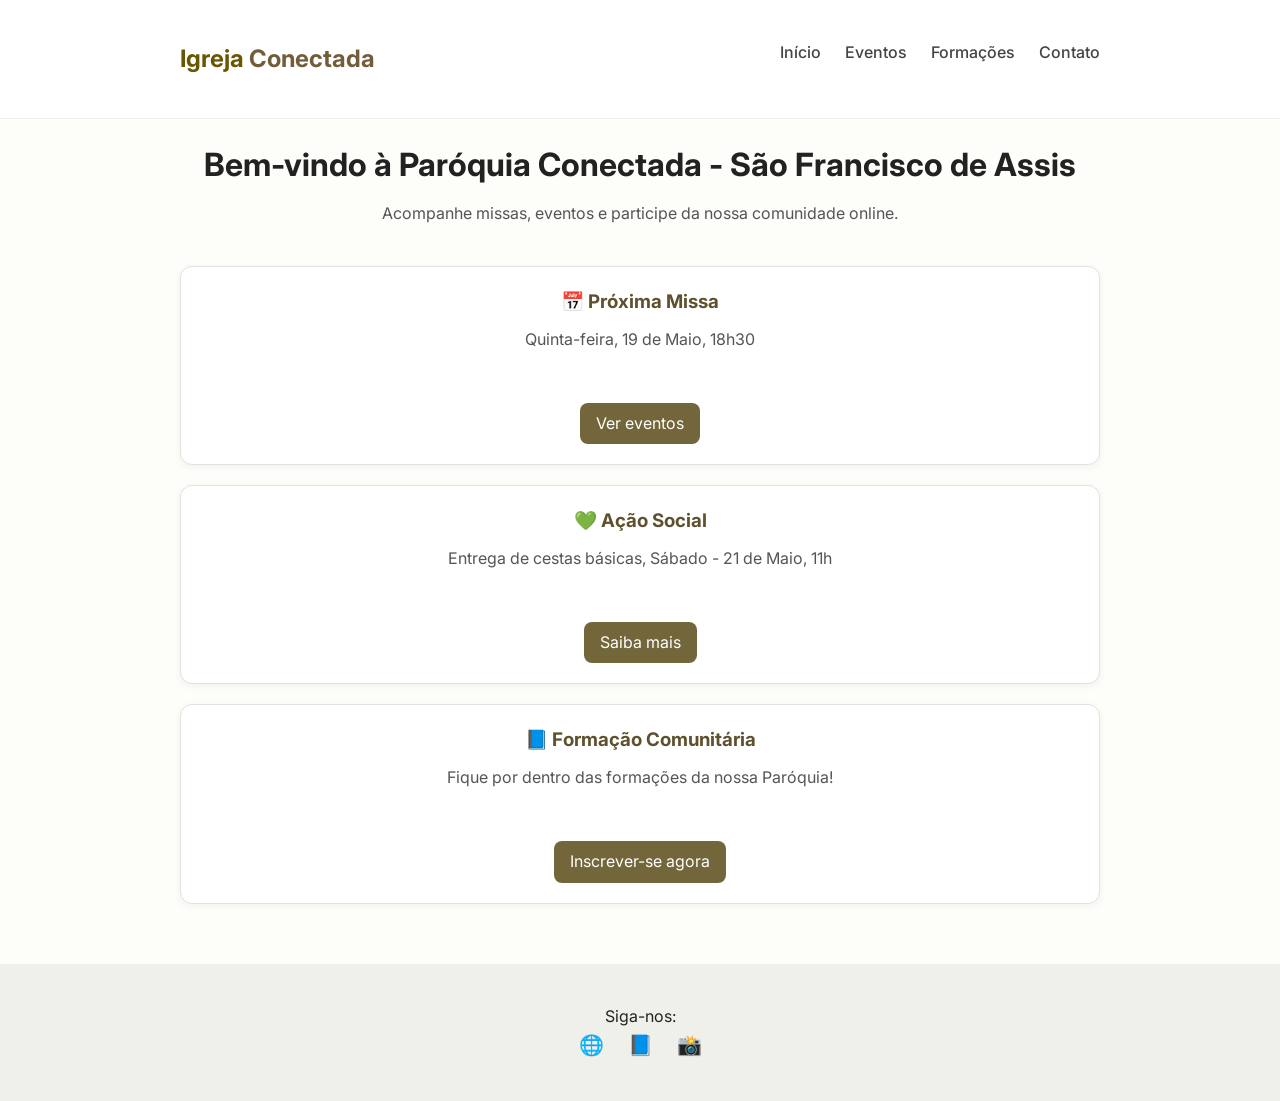
==== index.html @ 6a6309ed "Add files via upload" ====
<!DOCTYPE html>
<html lang="pt-BR">
<head>
  <meta charset="UTF-8" />
  <meta name="viewport" content="width=device-width, initial-scale=1.0" />
  <title> Paróquia Conectada </title>
  <link rel="stylesheet" href="style.css" />
  <link rel="preconnect" href="https://fonts.googleapis.com">
  <link rel="preconnect" href="https://fonts.gstatic.com" crossorigin>
  <link href="https://fonts.googleapis.com/css2?family=Inter:wght@400;700&display=swap" rel="stylesheet">
</head>
<body>
  <header>
    <div class="container">
      <h1>Igreja <span>Conectada</span></h1>
      <nav>
        <a href="index.html">Início</a>
        <a href="eventos.html">Eventos</a>
        <a href="#">Formações</a>
        <a href="#">Contato</a>
      </nav>
    </div>
  </header>

  <main class="container">
    <h2> Bem-vindo à Paróquia Conectada - São Francisco de Assis </h2>
    <p>Acompanhe missas, eventos e participe da nossa comunidade online.</p>

    <div class="cards">
      <div class="card">
        <h3>📅 Próxima Missa</h3>
        <p>Quinta-feira, 19 de Maio, 18h30</p>
        <a href="#">Ver eventos</a>
      </div>
      <div class="card">
        <h3>💚 Ação Social</h3>
        <p>Entrega de cestas básicas, Sábado - 21 de Maio, 11h</p>
        <a href="#">Saiba mais</a>
      </div>
      <div class="card">
        <h3>📘 Formação Comunitária</h3>
        <p>Fique por dentro das formações da nossa Paróquia!</p>
        <a href="#">Inscrever-se agora</a>
      </div>
    </div>
  </main>

  <footer>
    <div class="container">
      <p>Siga-nos:</p>
      <div class="social">
        <a href="#">🌐</a>
        <a href="#">📘</a>
        <a href="#">📸</a>
      </div>
    </div>
  </footer>
</body>
</html>
---- style.css ----
* {
  margin: 0;
  padding: 0;
  box-sizing: border-box;
}

body {
  font-family: 'Inter', sans-serif;
  background-color: #fdfdf9;
  color: #222;
  line-height: 1.6;
}

.container {
  width: 90%;
  max-width: 960px;
  margin: auto;
  padding: 20px;
}

header {
  background-color: #fff;
  border-bottom: 1px solid #eee;
  padding: 20px 0;
}

header h1 {
  color: #695600;
  font-size: 24px;
  font-weight: 700;
  display: inline-block;
}

header h1 span {
  color: #735c3a;
}

nav {
  float: right;
}

nav a {
  margin-left: 20px;
  text-decoration: none;
  color: #444;
  font-weight: 500;
}

main {
  padding: 40px 0;
  text-align: center;
}

main h2 {
  font-size: 32px;
  margin-bottom: 10px;
}

main p {
  margin-bottom: 40px;
  color: #555;
}

.cards {
  display: grid;
  grid-template-columns: 1fr;
  gap: 20px;
}

.card {
  background-color: #fff;
  border: 1px solid #e2e2e2;
  padding: 20px;
  border-radius: 12px;
  box-shadow: 0 2px 8px rgba(0,0,0,0.05);
}

.card h3 {
  margin-bottom: 10px;
  color: #5e512d;
}

.card a {
  display: inline-block;
  margin-top: 10px;
  background-color: #73663a;
  color: #fff;
  padding: 8px 16px;
  text-decoration: none;
  border-radius: 8px;
  transition: background-color 0.3s;
}

.card a:hover {
  background-color: #5e532d;
}

footer {
  text-align: center;
  padding: 20px 0;
  background-color: #f0f0eb;
  margin-top: 40px;
}

footer .social a {
  margin: 0 10px;
  font-size: 20px;
  text-decoration: none;
}
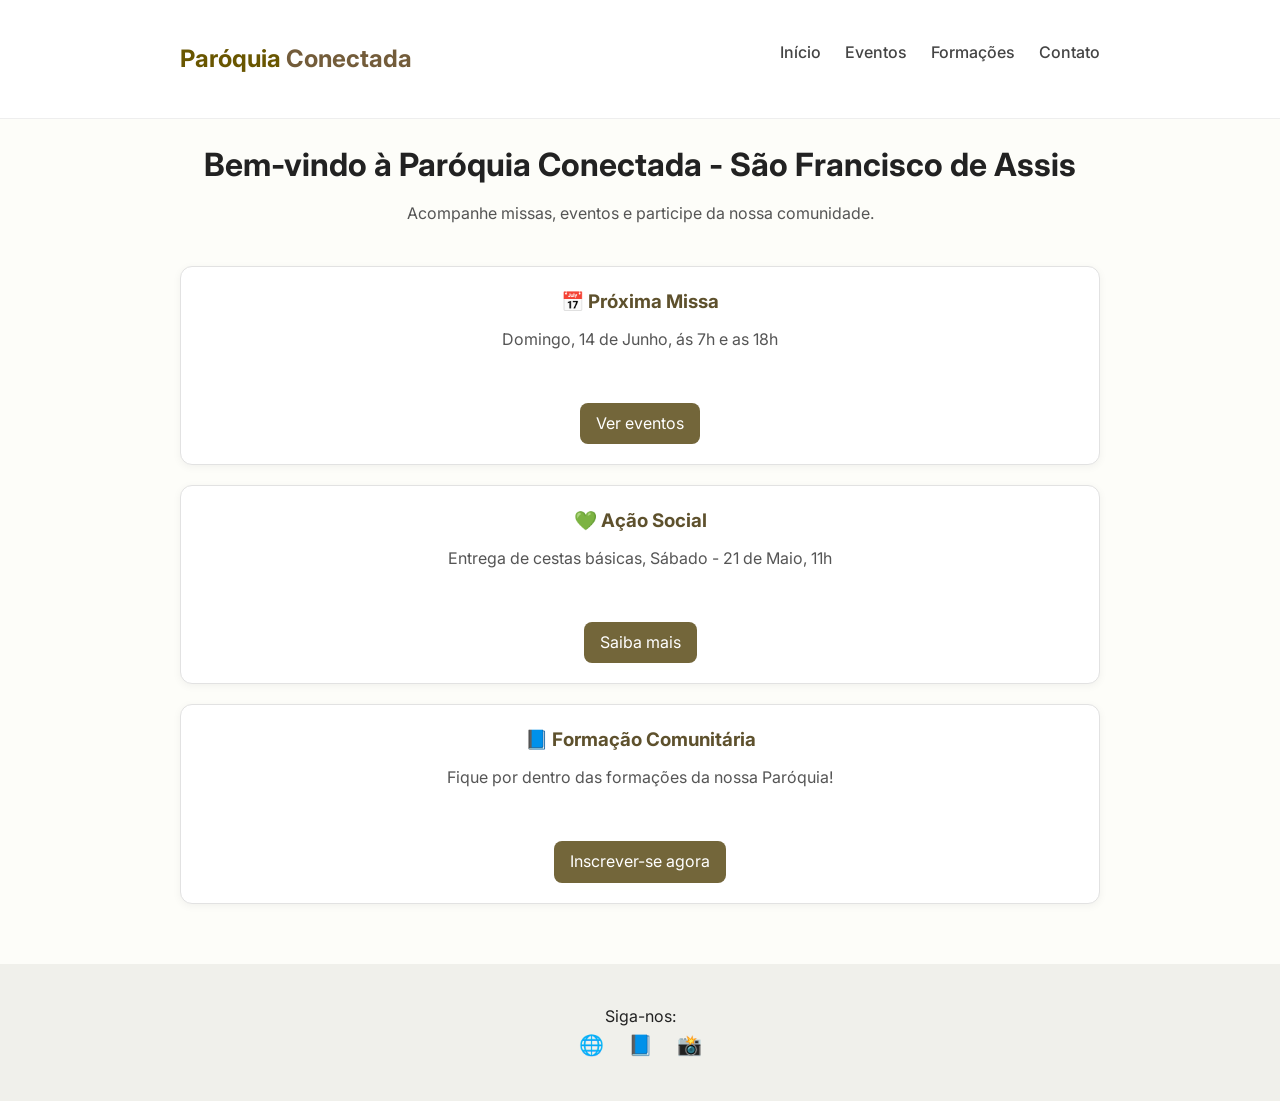
==== commit 882f59ce: "Update index.html" ====
--- a/index.html
+++ b/index.html
@@ -3,7 +3,7 @@
 <head>
   <meta charset="UTF-8" />
   <meta name="viewport" content="width=device-width, initial-scale=1.0" />
-  <title> Paróquia Conectada </title>
+  <title> Paróquia Conectada - Paróquia São Francisco de Assis </title>
   <link rel="stylesheet" href="style.css" />
   <link rel="preconnect" href="https://fonts.googleapis.com">
   <link rel="preconnect" href="https://fonts.gstatic.com" crossorigin>
@@ -12,7 +12,7 @@
 <body>
   <header>
     <div class="container">
-      <h1>Igreja <span>Conectada</span></h1>
+      <h1>Paróquia <span>Conectada</span></h1>
       <nav>
         <a href="index.html">Início</a>
         <a href="eventos.html">Eventos</a>
@@ -24,12 +24,12 @@
 
   <main class="container">
     <h2> Bem-vindo à Paróquia Conectada - São Francisco de Assis </h2>
-    <p>Acompanhe missas, eventos e participe da nossa comunidade online.</p>
+    <p>Acompanhe missas, eventos e participe da nossa comunidade.</p>
 
     <div class="cards">
       <div class="card">
         <h3>📅 Próxima Missa</h3>
-        <p>Quinta-feira, 19 de Maio, 18h30</p>
+        <p>Domingo, 14 de Junho, ás 7h e as 18h </p>
         <a href="#">Ver eventos</a>
       </div>
       <div class="card">
@@ -51,9 +51,9 @@
       <div class="social">
         <a href="#">🌐</a>
         <a href="#">📘</a>
-        <a href="#">📸</a>
+        <a href="https://www.instagram.com/paroquiasaofranciscocp/">📸</a>
       </div>
     </div>
   </footer>
 </body>
-</html>+</html>
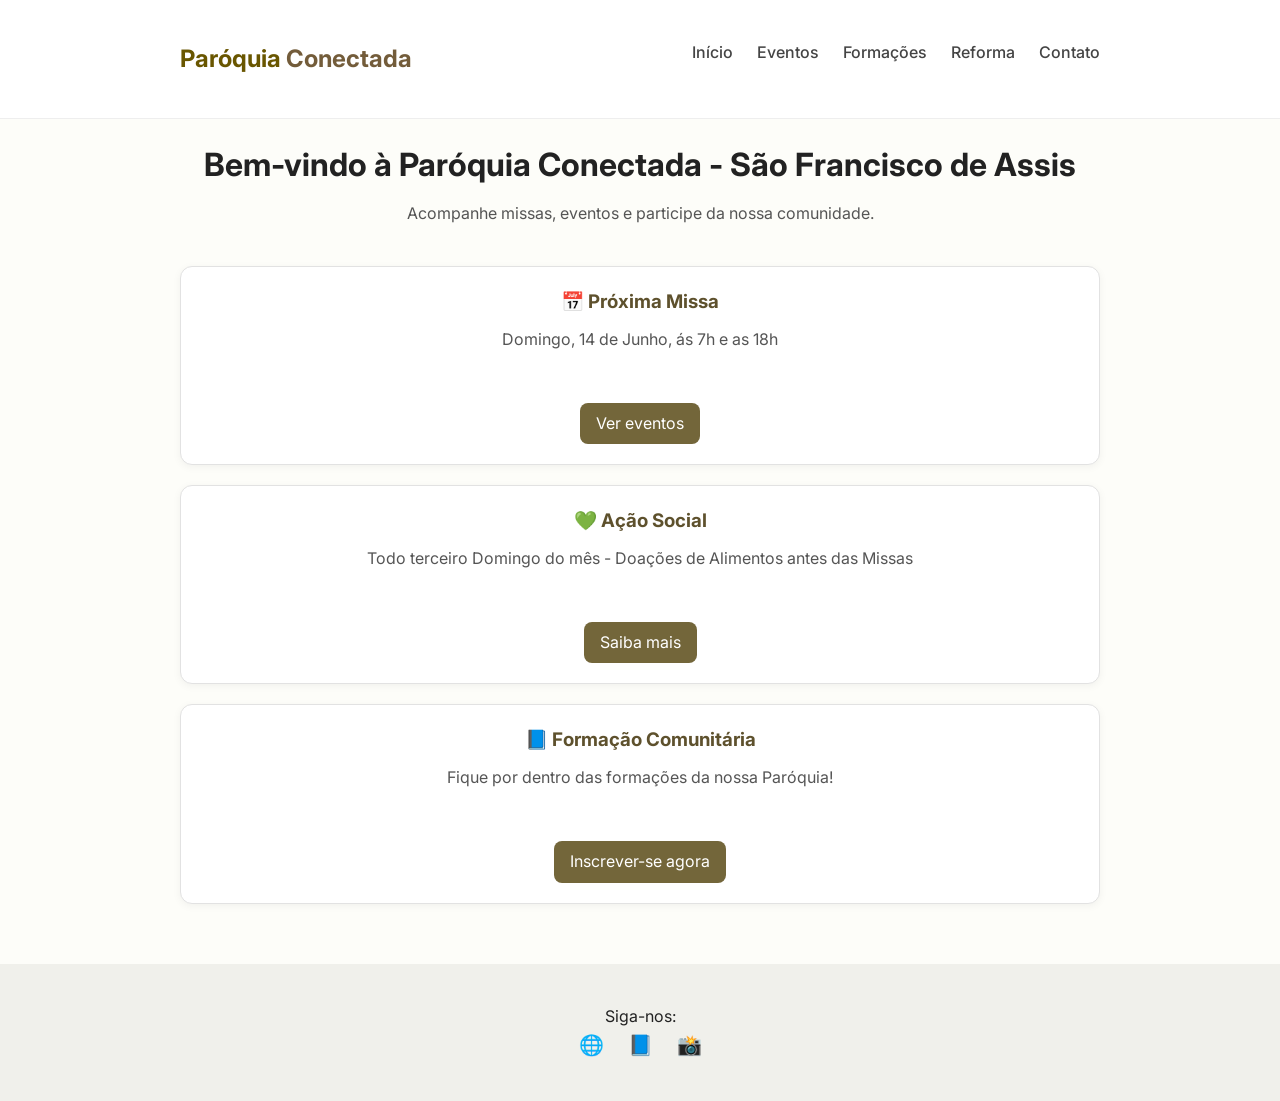
==== commit 01042daf: "Update index.html" ====
--- a/index.html
+++ b/index.html
@@ -17,6 +17,7 @@
         <a href="index.html">Início</a>
         <a href="eventos.html">Eventos</a>
         <a href="#">Formações</a>
+        <a href="#">Reforma</a>
         <a href="#">Contato</a>
       </nav>
     </div>
@@ -34,7 +35,7 @@
       </div>
       <div class="card">
         <h3>💚 Ação Social</h3>
-        <p>Entrega de cestas básicas, Sábado - 21 de Maio, 11h</p>
+        <p>Todo terceiro Domingo do mês - Doações de Alimentos antes das Missas</p>
         <a href="#">Saiba mais</a>
       </div>
       <div class="card">
